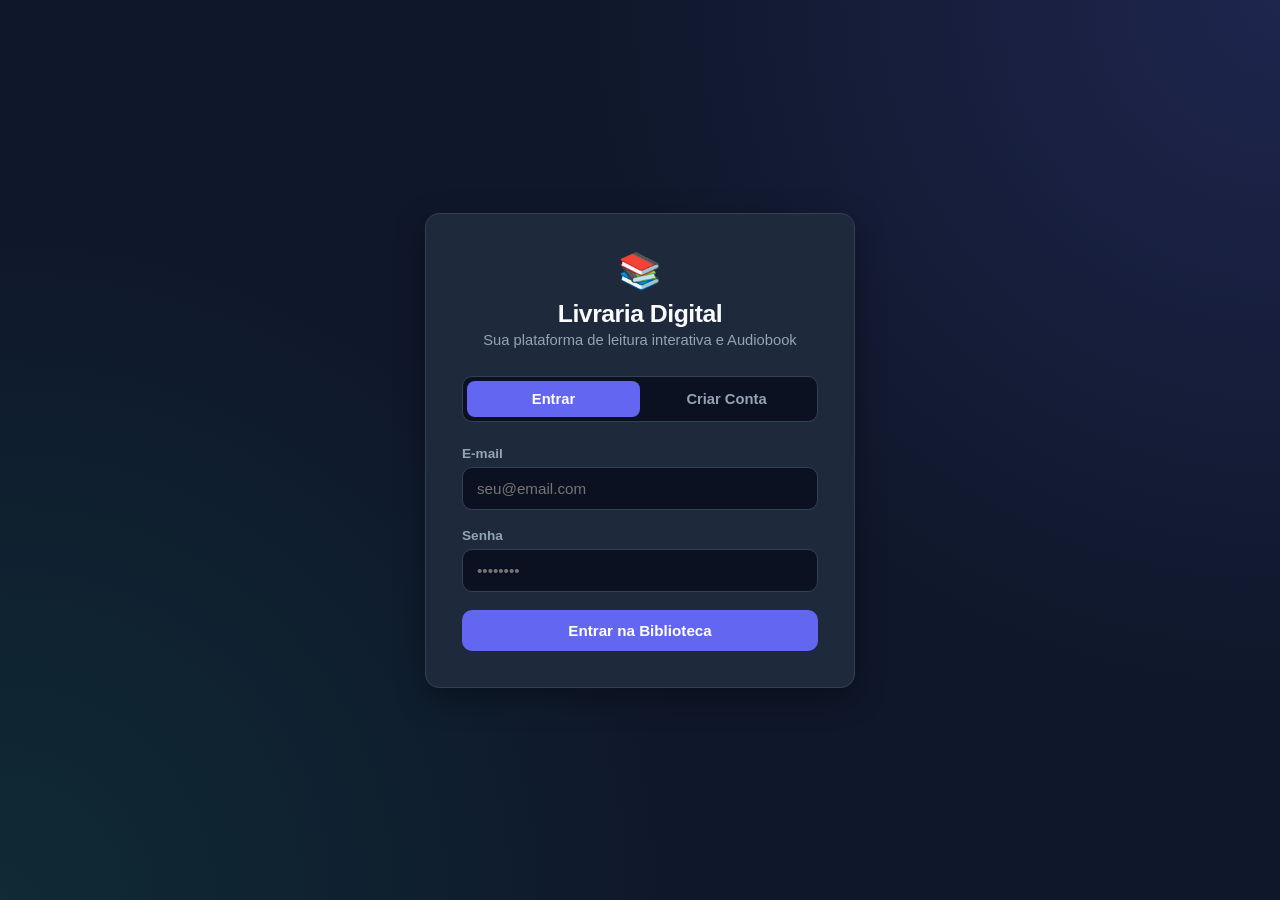
==== frontend/leitor.html @ 3afc0f85 "feat: leitor de livros com player de audiobook integrado" ====
<!DOCTYPE html>
<html lang="pt-BR">
<head>
    <meta charset="UTF-8">
    <meta name="viewport" content="width=device-width, initial-scale=1.0">
    <title>Livraria Digital — Leitor & Audiobook</title>
    <link rel="stylesheet" href="css/style.css">
</head>
<body>
    <nav class="navbar">
        <a href="livros.html" class="nav-brand">
            <span>⬅️</span>
            <span>Voltar para a Estante</span>
        </a>
        <div class="nav-actions">
            <div class="user-badge" id="leitor-progresso-badge">Carregando...</div>
        </div>
    </nav>

    <main class="reader-layout">
        <!-- Cabeçalho do Livro -->
        <div class="reader-top-bar">
            <div>
                <h2 id="titulo-livro">Carregando livro...</h2>
                <p id="subtitulo-pagina" style="color: var(--text-muted); font-size: 0.9rem; margin-top: 4px;">
                    Página -- de --
                </p>
            </div>
            <div style="min-width: 220px;">
                <div class="book-meta">
                    <span id="status-conclusao">Em leitura</span>
                    <strong id="porcentagem-leitura">0%</strong>
                </div>
                <div class="progress-bar-bg">
                    <div class="progress-bar-fill" id="barra-progresso" style="width: 0%"></div>
                </div>
            </div>
        </div>

        <!-- Painel do Audiobook (TTS em Português) -->
        <div class="audiobook-panel">
            <div class="audiobook-info">
                <span style="font-size: 1.8rem;">🎧</span>
                <div>
                    <strong>Modo Audiobook (Leitor de Voz)</strong>
                    <div class="audiobook-status" id="status-audio">Pronto para ler a página em voz alta</div>
                </div>
            </div>
            <div class="audiobook-controls">
                <select id="velocidade-voz" class="speed-select" title="Velocidade da leitura">
                    <option value="0.9">0.9x</option>
                    <option value="1" selected>1.0x (Normal)</option>
                    <option value="1.25">1.25x (Rápido)</option>
                    <option value="1.5">1.5x (Turbo)</option>
                </select>
                <button class="btn btn-accent" id="btn-play" onclick="iniciarAudiobook()">▶️ Ouvir Página</button>
                <button class="btn btn-outline" id="btn-pause" onclick="pausarOuRetomarAudio()">⏸️ Pausar</button>
                <button class="btn btn-danger" onclick="pararAudiobook()">⏹️ Parar</button>
            </div>
        </div>

        <!-- Folha de Leitura do PDF -->
        <article class="page-paper" id="conteudo-pagina">
            Carregando texto da página...
        </article>

        <!-- Paginação Sincronizada com o Banco -->
        <div class="reader-pagination">
            <button class="btn btn-outline" id="btn-anterior" onclick="mudarPagina(-1)">
                ⬅️ Página Anterior
            </button>
            <span id="indicador-pagina" style="font-weight: 600;">Página 1</span>
            <button class="btn btn-primary" id="btn-proxima" onclick="mudarPagina(1)">
                Próxima Página ➡️
            </button>
        </div>
    </main>

    <script src="js/leitor.js"></script>
</body>
</html>
---- frontend/css/style.css ----
:root {
    --bg-main: #0f172a;
    --bg-card: #1e293b;
    --bg-input: #0b1120;
    --border-color: #334155;
    --primary: #6366f1;
    --primary-hover: #4f46e5;
    --accent: #10b981;
    --danger: #ef4444;
    --text-main: #f8fafc;
    --text-muted: #94a3b8;
    --radius: 14px;
    --shadow: 0 10px 30px rgba(0, 0, 0, 0.35);
}

* {
    margin: 0;
    padding: 0;
    box-sizing: border-box;
    font-family: 'Inter', -apple-system, BlinkMacSystemFont, 'Segoe UI', Roboto, sans-serif;
}

body {
    background-color: var(--bg-main);
    color: var(--text-main);
    min-height: 100vh;
}

/* ==================== AUTH SCREEN ==================== */
.auth-wrapper {
    min-height: 100vh;
    display: flex;
    align-items: center;
    justify-content: center;
    padding: 24px;
    background: radial-gradient(circle at top right, rgba(99, 102, 241, 0.18), transparent 45%),
                radial-gradient(circle at bottom left, rgba(16, 185, 129, 0.12), transparent 45%);
}

.auth-card {
    background-color: var(--bg-card);
    border: 1px solid var(--border-color);
    border-radius: var(--radius);
    padding: 36px;
    width: 100%;
    max-width: 430px;
    box-shadow: var(--shadow);
}

.brand-header {
    text-align: center;
    margin-bottom: 28px;
}

.brand-logo {
    font-size: 2.2rem;
    margin-bottom: 8px;
    display: inline-block;
}

.brand-header h1 {
    font-size: 1.55rem;
    font-weight: 700;
    letter-spacing: -0.02em;
}

.brand-header p {
    color: var(--text-muted);
    font-size: 0.92rem;
    margin-top: 4px;
}

.auth-tabs {
    display: flex;
    background-color: var(--bg-input);
    padding: 4px;
    border-radius: 10px;
    margin-bottom: 24px;
    border: 1px solid var(--border-color);
}

.tab-btn {
    flex: 1;
    background: transparent;
    border: none;
    color: var(--text-muted);
    padding: 10px;
    font-size: 0.92rem;
    font-weight: 600;
    border-radius: 8px;
    cursor: pointer;
    transition: all 0.2s ease;
}

.tab-btn.active {
    background-color: var(--primary);
    color: #fff;
}

.form-group {
    margin-bottom: 18px;
}

.form-group label {
    display: block;
    font-size: 0.85rem;
    font-weight: 600;
    color: var(--text-muted);
    margin-bottom: 6px;
}

.form-group input[type="text"],
.form-group input[type="email"],
.form-group input[type="password"],
.form-group input[type="number"],
.form-group input[type="file"] {
    width: 100%;
    padding: 12px 14px;
    background-color: var(--bg-input);
    border: 1px solid var(--border-color);
    border-radius: 10px;
    color: var(--text-main);
    font-size: 0.95rem;
    outline: none;
    transition: border-color 0.2s;
}

.form-group input:focus {
    border-color: var(--primary);
}

.btn {
    display: inline-flex;
    align-items: center;
    justify-content: center;
    gap: 8px;
    padding: 12px 20px;
    border-radius: 10px;
    border: none;
    font-size: 0.95rem;
    font-weight: 600;
    cursor: pointer;
    transition: all 0.2s ease;
    text-decoration: none;
}

.btn-full {
    width: 100%;
}

.btn-primary {
    background-color: var(--primary);
    color: #fff;
}

.btn-primary:hover {
    background-color: var(--primary-hover);
    transform: translateY(-1px);
}

.btn-accent {
    background-color: var(--accent);
    color: #052e16;
}

.btn-accent:hover {
    filter: brightness(1.1);
}

.btn-outline {
    background-color: transparent;
    border: 1px solid var(--border-color);
    color: var(--text-main);
}

.btn-outline:hover {
    border-color: var(--primary);
    background-color: rgba(99, 102, 241, 0.08);
}

.btn-danger {
    background-color: rgba(239, 68, 68, 0.15);
    color: #fca5a5;
    border: 1px solid rgba(239, 68, 68, 0.3);
}

.btn-danger:hover {
    background-color: var(--danger);
    color: #fff;
}

.alert-box {
    padding: 12px 14px;
    border-radius: 10px;
    font-size: 0.88rem;
    margin-bottom: 18px;
    display: none;
}

.alert-error {
    background-color: rgba(239, 68, 68, 0.15);
    border: 1px solid rgba(239, 68, 68, 0.35);
    color: #fca5a5;
}

.alert-success {
    background-color: rgba(16, 185, 129, 0.15);
    border: 1px solid rgba(16, 185, 129, 0.35);
    color: #6ee7b7;
}

/* ==================== NAVBAR & LAYOUT ==================== */
.navbar {
    background-color: rgba(30, 41, 59, 0.85);
    backdrop-filter: blur(12px);
    border-bottom: 1px solid var(--border-color);
    padding: 16px 32px;
    display: flex;
    align-items: center;
    justify-content: space-between;
    position: sticky;
    top: 0;
    z-index: 50;
}

.nav-brand {
    display: flex;
    align-items: center;
    gap: 10px;
    font-size: 1.25rem;
    font-weight: 700;
    color: var(--text-main);
    text-decoration: none;
}

.nav-actions {
    display: flex;
    align-items: center;
    gap: 14px;
}

.user-badge {
    background-color: var(--bg-input);
    border: 1px solid var(--border-color);
    padding: 7px 14px;
    border-radius: 999px;
    font-size: 0.85rem;
    color: var(--text-muted);
}

.user-badge strong {
    color: var(--text-main);
}

.role-tag {
    background-color: rgba(99, 102, 241, 0.2);
    color: #a5b4fc;
    padding: 2px 8px;
    border-radius: 6px;
    font-size: 0.75rem;
    margin-left: 6px;
    text-transform: uppercase;
}

.container {
    max-width: 1200px;
    margin: 0 auto;
    padding: 32px 24px;
}

/* ==================== CATALOG / BOOKS GRID ==================== */
.catalog-header {
    display: flex;
    flex-wrap: wrap;
    align-items: center;
    justify-content: space-between;
    gap: 16px;
    margin-bottom: 28px;
}

.search-bar {
    display: flex;
    gap: 10px;
    flex: 1;
    max-width: 440px;
}

.search-bar input {
    flex: 1;
    padding: 11px 14px;
    background-color: var(--bg-card);
    border: 1px solid var(--border-color);
    border-radius: 10px;
    color: var(--text-main);
    outline: none;
}

.books-grid {
    display: grid;
    grid-template-columns: repeat(auto-fill, minmax(280px, 1fr));
    gap: 22px;
}

.book-card {
    background-color: var(--bg-card);
    border: 1px solid var(--border-color);
    border-radius: var(--radius);
    padding: 22px;
    display: flex;
    flex-direction: column;
    justify-content: space-between;
    transition: transform 0.2s, border-color 0.2s;
    box-shadow: var(--shadow);
}

.book-card:hover {
    transform: translateY(-3px);
    border-color: var(--primary);
}

.book-icon {
    width: 48px;
    height: 48px;
    border-radius: 12px;
    background: linear-gradient(135deg, var(--primary), #818cf8);
    display: flex;
    align-items: center;
    justify-content: center;
    font-size: 1.5rem;
    margin-bottom: 14px;
}

.book-title {
    font-size: 1.15rem;
    font-weight: 700;
    margin-bottom: 4px;
}

.book-author {
    font-size: 0.88rem;
    color: var(--text-muted);
    margin-bottom: 14px;
}

.book-meta {
    font-size: 0.82rem;
    color: var(--text-muted);
    margin-bottom: 14px;
    display: flex;
    justify-content: space-between;
}

.progress-container {
    margin-bottom: 18px;
}

.progress-bar-bg {
    width: 100%;
    height: 8px;
    background-color: var(--bg-input);
    border-radius: 999px;
    overflow: hidden;
    margin-top: 6px;
}

.progress-bar-fill {
    height: 100%;
    background: linear-gradient(90deg, var(--primary), var(--accent));
    border-radius: 999px;
    transition: width 0.3s ease;
}

.book-actions {
    display: flex;
    gap: 8px;
}

/* ==================== MODAL ==================== */
.modal-overlay {
    position: fixed;
    inset: 0;
    background-color: rgba(2, 6, 23, 0.75);
    backdrop-filter: blur(4px);
    display: none;
    align-items: center;
    justify-content: center;
    padding: 20px;
    z-index: 100;
}

.modal-overlay.open {
    display: flex;
}

.modal-box {
    background-color: var(--bg-card);
    border: 1px solid var(--border-color);
    border-radius: var(--radius);
    padding: 28px;
    width: 100%;
    max-width: 460px;
    box-shadow: var(--shadow);
}

.modal-header {
    display: flex;
    justify-content: space-between;
    align-items: center;
    margin-bottom: 20px;
}

/* ==================== READER & AUDIOBOOK ==================== */
.reader-layout {
    max-width: 900px;
    margin: 0 auto;
    padding: 28px 20px;
}

.reader-top-bar {
    background-color: var(--bg-card);
    border: 1px solid var(--border-color);
    border-radius: var(--radius);
    padding: 20px 24px;
    margin-bottom: 20px;
    display: flex;
    flex-wrap: wrap;
    align-items: center;
    justify-content: space-between;
    gap: 16px;
}

.audiobook-panel {
    background: linear-gradient(135deg, rgba(99, 102, 241, 0.16), rgba(16, 185, 129, 0.12));
    border: 1px solid rgba(99, 102, 241, 0.35);
    border-radius: var(--radius);
    padding: 18px 24px;
    margin-bottom: 22px;
    display: flex;
    flex-wrap: wrap;
    align-items: center;
    justify-content: space-between;
    gap: 14px;
}

.audiobook-info {
    display: flex;
    align-items: center;
    gap: 12px;
}

.audiobook-status {
    font-size: 0.85rem;
    color: var(--text-muted);
}

.audiobook-controls {
    display: flex;
    align-items: center;
    gap: 10px;
}

.speed-select {
    background-color: var(--bg-input);
    color: var(--text-main);
    border: 1px solid var(--border-color);
    padding: 9px 12px;
    border-radius: 8px;
    font-size: 0.85rem;
}

.page-paper {
    background-color: var(--bg-card);
    border: 1px solid var(--border-color);
    border-radius: var(--radius);
    padding: 40px;
    min-height: 460px;
    line-height: 1.85;
    font-size: 1.08rem;
    color: #e2e8f0;
    white-space: pre-wrap;
    box-shadow: var(--shadow);
    margin-bottom: 24px;
}

.reader-pagination {
    display: flex;
    align-items: center;
    justify-content: space-between;
    gap: 12px;
    background-color: var(--bg-card);
    border: 1px solid var(--border-color);
    border-radius: var(--radius);
    padding: 16px 24px;
}
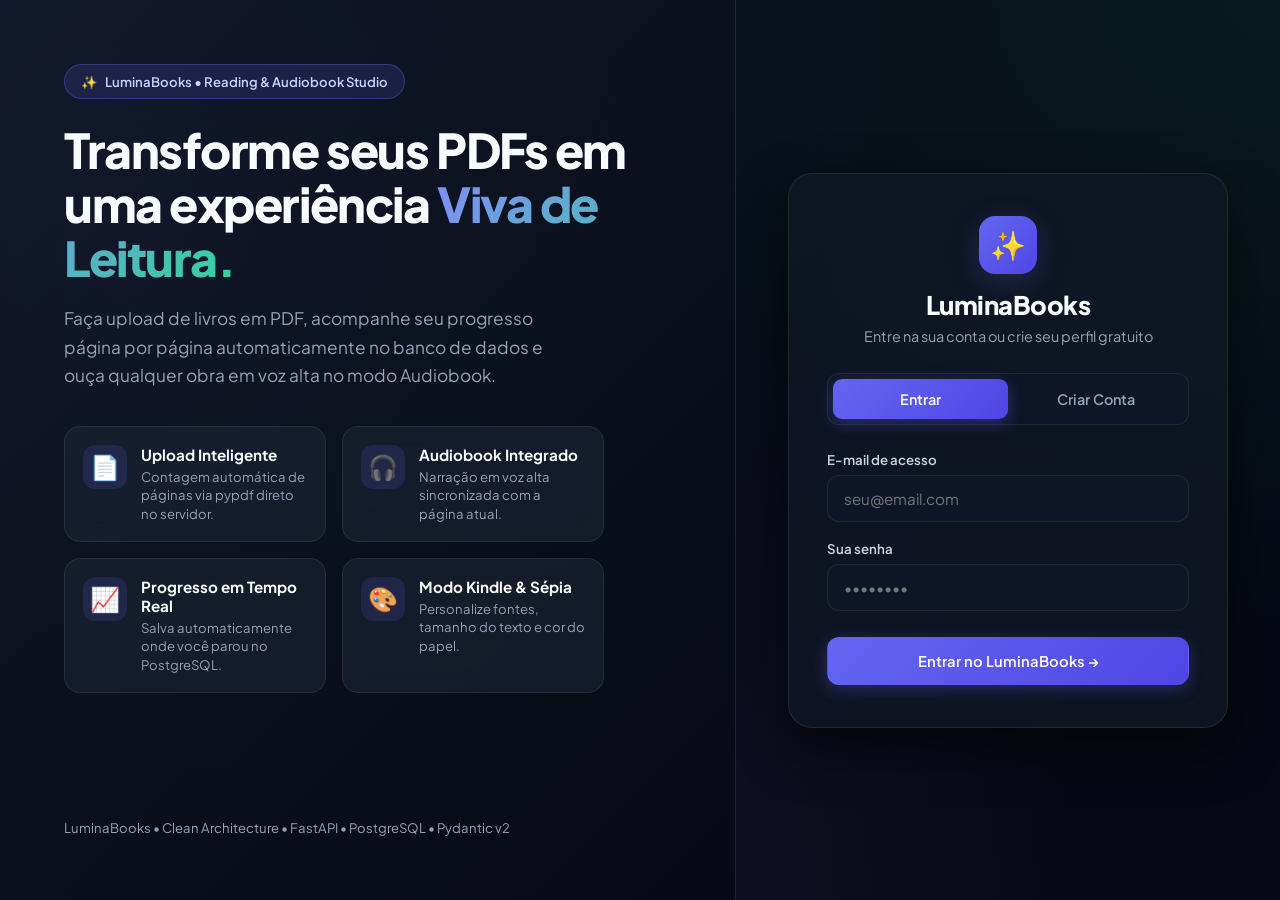
==== commit 364c27d6: "feat: atualizando identidade visual para LuminaBooks e layout premium das paginas" ====
--- a/frontend/leitor.html
+++ b/frontend/leitor.html
@@ -3,17 +3,19 @@
 <head>
     <meta charset="UTF-8">
     <meta name="viewport" content="width=device-width, initial-scale=1.0">
-    <title>Livraria Digital — Leitor & Audiobook</title>
-    <link rel="stylesheet" href="css/style.css">
+    <title>LuminaBooks — Leitor & Audiobook Studio</title>
+    <link rel="stylesheet" href="css/style-layout.css">
+    <link rel="stylesheet" href="css/style-components.css">
+    <link rel="stylesheet" href="css/style-pages.css">
 </head>
 <body>
     <nav class="navbar">
         <a href="livros.html" class="nav-brand">
-            <span>⬅️</span>
-            <span>Voltar para a Estante</span>
+            <div class="nav-brand-icon">⬅️</div>
+            <span>LuminaBooks • Voltar à Estante</span>
         </a>
         <div class="nav-actions">
-            <div class="user-badge" id="leitor-progresso-badge">Carregando...</div>
+            <div class="user-badge" id="leitor-progresso-badge">Sincronizando...</div>
         </div>
     </nav>
 
@@ -21,14 +23,14 @@
         <!-- Cabeçalho do Livro -->
         <div class="reader-top-bar">
             <div>
-                <h2 id="titulo-livro">Carregando livro...</h2>
+                <h2 id="titulo-livro">Carregando obra...</h2>
                 <p id="subtitulo-pagina" style="color: var(--text-muted); font-size: 0.9rem; margin-top: 4px;">
                     Página -- de --
                 </p>
             </div>
-            <div style="min-width: 220px;">
+            <div style="min-width: 240px;">
                 <div class="book-meta">
-                    <span id="status-conclusao">Em leitura</span>
+                    <span id="status-conclusao">📖 Em leitura</span>
                     <strong id="porcentagem-leitura">0%</strong>
                 </div>
                 <div class="progress-bar-bg">
@@ -37,17 +39,26 @@
             </div>
         </div>
 
-        <!-- Painel do Audiobook (TTS em Português) -->
+        <!-- Painel do Audiobook Studio -->
         <div class="audiobook-panel">
             <div class="audiobook-info">
-                <span style="font-size: 1.8rem;">🎧</span>
+                <div class="equalizer" id="audio-equalizer">
+                    <div class="eq-bar"></div>
+                    <div class="eq-bar"></div>
+                    <div class="eq-bar"></div>
+                    <div class="eq-bar"></div>
+                </div>
                 <div>
-                    <strong>Modo Audiobook (Leitor de Voz)</strong>
-                    <div class="audiobook-status" id="status-audio">Pronto para ler a página em voz alta</div>
+                    <strong>🎧 LuminaVox Audiobook Studio</strong>
+                    <div class="audiobook-status" id="status-audio">Pronto para narrar esta página em Português</div>
                 </div>
             </div>
             <div class="audiobook-controls">
-                <select id="velocidade-voz" class="speed-select" title="Velocidade da leitura">
+                <label style="font-size: 0.82rem; color: var(--text-secondary); display: flex; align-items: center; gap: 6px; cursor: pointer;">
+                    <input type="checkbox" id="auto-avancar" checked>
+                    Auto-avançar pág.
+                </label>
+                <select id="velocidade-voz" class="speed-select" title="Velocidade da narração">
                     <option value="0.9">0.9x</option>
                     <option value="1" selected>1.0x (Normal)</option>
                     <option value="1.25">1.25x (Rápido)</option>
@@ -59,8 +70,26 @@
             </div>
         </div>
 
-        <!-- Folha de Leitura do PDF -->
-        <article class="page-paper" id="conteudo-pagina">
+        <!-- Barra de Personalização Visual (Estilo Kindle) -->
+        <div class="reader-toolbar">
+            <div class="toolbar-group">
+                <span class="toolbar-label">Tema:</span>
+                <button class="chip-btn active" id="tema-dark" onclick="mudarTemaPapel('dark')">🌙 Noturno</button>
+                <button class="chip-btn" id="tema-sepia" onclick="mudarTemaPapel('sepia')">📜 Sépia</button>
+                <button class="chip-btn" id="tema-light" onclick="mudarTemaPapel('light')">☀️ Claro</button>
+            </div>
+
+            <div class="toolbar-group">
+                <span class="toolbar-label">Fonte:</span>
+                <button class="chip-btn" id="fonte-sans" onclick="mudarFonte('sans')">Moderna</button>
+                <button class="chip-btn active" id="fonte-serif" onclick="mudarFonte('serif')">Livro (Serif)</button>
+                <button class="chip-btn" onclick="ajustarTamanhoFonte(-0.08)">A-</button>
+                <button class="chip-btn" onclick="ajustarTamanhoFonte(0.08)">A+</button>
+            </div>
+        </div>
+
+        <!-- Folha de Leitura do Livro -->
+        <article class="page-paper font-serif" id="conteudo-pagina">
             Carregando texto da página...
         </article>
 
@@ -69,7 +98,7 @@
             <button class="btn btn-outline" id="btn-anterior" onclick="mudarPagina(-1)">
                 ⬅️ Página Anterior
             </button>
-            <span id="indicador-pagina" style="font-weight: 600;">Página 1</span>
+            <span id="indicador-pagina" style="font-weight: 700;">Página 1</span>
             <button class="btn btn-primary" id="btn-proxima" onclick="mudarPagina(1)">
                 Próxima Página ➡️
             </button>
--- a/frontend/css/style-layout.css
+++ b/frontend/css/style-layout.css
@@ -0,0 +1,117 @@
+@import url('https://fonts.googleapis.com/css2?family=Lora:ital,wght@0,400;0,600;1,400&family=Plus+Jakarta+Sans:wght@400;500;600;700;800&display=swap');
+
+:root {
+    --bg-deep: #060913;
+    --bg-main: #0b0f19;
+    --bg-card: rgba(17, 24, 39, 0.78);
+    --bg-card-solid: #111827;
+    --bg-elevated: #1e293b;
+    --bg-input: rgba(15, 23, 42, 0.85);
+    --border-subtle: rgba(255, 255, 255, 0.08);
+    --border-highlight: rgba(99, 102, 241, 0.45);
+    --primary: #6366f1;
+    --primary-light: #818cf8;
+    --primary-glow: rgba(99, 102, 241, 0.35);
+    --accent: #10b981;
+    --accent-glow: rgba(16, 185, 129, 0.3);
+    --amber: #f59e0b;
+    --danger: #ef4444;
+    --text-main: #f8fafc;
+    --text-secondary: #cbd5e1;
+    --text-muted: #94a3b8;
+    --radius-sm: 10px;
+    --radius-md: 16px;
+    --radius-lg: 24px;
+    --shadow-lg: 0 20px 50px rgba(0, 0, 0, 0.55);
+    --shadow-glow: 0 8px 30px rgba(99, 102, 241, 0.22);
+}
+
+* {
+    margin: 0;
+    padding: 0;
+    box-sizing: border-box;
+    font-family: 'Plus Jakarta Sans', -apple-system, BlinkMacSystemFont, sans-serif;
+}
+
+body {
+    background-color: var(--bg-deep);
+    background-image:
+        radial-gradient(at 0% 0%, rgba(99, 102, 241, 0.14) 0px, transparent 50%),
+        radial-gradient(at 100% 0%, rgba(16, 185, 129, 0.1) 0px, transparent 50%),
+        radial-gradient(at 50% 100%, rgba(139, 92, 246, 0.08) 0px, transparent 50%);
+    background-attachment: fixed;
+    color: var(--text-main);
+    min-height: 100vh;
+    overflow-x: hidden;
+}
+
+/* ==================== NAVBAR & CONTAINERS ==================== */
+.navbar {
+    background-color: rgba(11, 15, 25, 0.82);
+    backdrop-filter: blur(18px);
+    border-bottom: 1px solid var(--border-subtle);
+    padding: 16px 36px;
+    display: flex;
+    align-items: center;
+    justify-content: space-between;
+    position: sticky;
+    top: 0;
+    z-index: 60;
+}
+
+.nav-brand {
+    display: flex;
+    align-items: center;
+    gap: 12px;
+    font-size: 1.2rem;
+    font-weight: 800;
+    color: var(--text-main);
+    text-decoration: none;
+    letter-spacing: -0.02em;
+}
+
+.nav-brand-icon {
+    width: 38px;
+    height: 38px;
+    border-radius: 10px;
+    background: linear-gradient(135deg, var(--primary), #4f46e5);
+    display: flex;
+    align-items: center;
+    justify-content: center;
+    font-size: 1.15rem;
+    box-shadow: var(--shadow-glow);
+}
+
+.nav-actions {
+    display: flex;
+    align-items: center;
+    gap: 12px;
+}
+
+.container {
+    max-width: 1240px;
+    margin: 0 auto;
+    padding: 36px 24px 64px;
+}
+
+.reader-layout {
+    max-width: 960px;
+    margin: 0 auto;
+    padding: 28px 20px 64px;
+}
+
+/* ==================== SPLIT AUTH GRID ==================== */
+.auth-split-layout {
+    min-height: 100vh;
+    display: grid;
+    grid-template-columns: 1.15fr 0.85fr;
+}
+
+@media (max-width: 920px) {
+    .auth-split-layout {
+        grid-template-columns: 1fr;
+    }
+    .auth-showcase {
+        display: none !important;
+    }
+}
--- a/frontend/css/style-components.css
+++ b/frontend/css/style-components.css
@@ -0,0 +1,347 @@
+/* ==================== FORMS, INPUTS & BUTTONS ==================== */
+.form-group {
+    margin-bottom: 18px;
+}
+
+.form-group label {
+    display: block;
+    font-size: 0.83rem;
+    font-weight: 600;
+    color: var(--text-secondary);
+    margin-bottom: 7px;
+}
+
+.form-group input[type="text"],
+.form-group input[type="email"],
+.form-group input[type="password"],
+.form-group input[type="number"],
+.form-group input[type="file"] {
+    width: 100%;
+    padding: 13px 16px;
+    background-color: var(--bg-input);
+    border: 1px solid var(--border-subtle);
+    border-radius: 12px;
+    color: var(--text-main);
+    font-size: 0.95rem;
+    outline: none;
+    transition: all 0.2s ease;
+}
+
+.form-group input:focus {
+    border-color: var(--primary-light);
+    box-shadow: 0 0 0 3px rgba(99, 102, 241, 0.18);
+}
+
+.btn {
+    display: inline-flex;
+    align-items: center;
+    justify-content: center;
+    gap: 8px;
+    padding: 12px 20px;
+    border-radius: 12px;
+    border: 1px solid transparent;
+    font-size: 0.92rem;
+    font-weight: 600;
+    cursor: pointer;
+    transition: all 0.2s ease;
+    text-decoration: none;
+    white-space: nowrap;
+}
+
+.btn:disabled {
+    opacity: 0.45;
+    cursor: not-allowed;
+    transform: none !important;
+}
+
+.btn-full { width: 100%; }
+
+.btn-primary {
+    background: linear-gradient(135deg, var(--primary), #4f46e5);
+    color: #fff;
+    box-shadow: 0 4px 16px rgba(99, 102, 241, 0.3);
+}
+
+.btn-primary:hover:not(:disabled) {
+    transform: translateY(-2px);
+    box-shadow: 0 8px 25px rgba(99, 102, 241, 0.45);
+}
+
+.btn-accent {
+    background: linear-gradient(135deg, #10b981, #059669);
+    color: #fff;
+    box-shadow: 0 4px 16px rgba(16, 185, 129, 0.28);
+}
+
+.btn-accent:hover:not(:disabled) {
+    transform: translateY(-2px);
+    filter: brightness(1.08);
+}
+
+.btn-outline {
+    background-color: rgba(30, 41, 59, 0.55);
+    border: 1px solid var(--border-subtle);
+    color: var(--text-main);
+}
+
+.btn-outline:hover:not(:disabled) {
+    border-color: var(--primary-light);
+    background-color: rgba(99, 102, 241, 0.12);
+}
+
+.btn-danger {
+    background-color: rgba(239, 68, 68, 0.12);
+    color: #fca5a5;
+    border: 1px solid rgba(239, 68, 68, 0.28);
+}
+
+.btn-danger:hover:not(:disabled) {
+    background-color: var(--danger);
+    color: #fff;
+}
+
+/* ==================== BADGES, TABS & ALERTS ==================== */
+.user-badge {
+    background-color: rgba(30, 41, 59, 0.65);
+    border: 1px solid var(--border-subtle);
+    padding: 8px 16px;
+    border-radius: 999px;
+    font-size: 0.85rem;
+    color: var(--text-muted);
+    display: flex;
+    align-items: center;
+    gap: 8px;
+}
+
+.user-badge strong { color: var(--text-main); }
+
+.role-tag {
+    background: linear-gradient(135deg, rgba(99, 102, 241, 0.25), rgba(139, 92, 246, 0.25));
+    border: 1px solid rgba(129, 140, 248, 0.35);
+    color: #c7d2fe;
+    padding: 2px 9px;
+    border-radius: 999px;
+    font-size: 0.72rem;
+    font-weight: 700;
+    text-transform: uppercase;
+    letter-spacing: 0.04em;
+}
+
+.auth-tabs {
+    display: flex;
+    background-color: var(--bg-input);
+    padding: 5px;
+    border-radius: 12px;
+    margin-bottom: 26px;
+    border: 1px solid var(--border-subtle);
+}
+
+.tab-btn {
+    flex: 1;
+    background: transparent;
+    border: none;
+    color: var(--text-muted);
+    padding: 11px;
+    font-size: 0.9rem;
+    font-weight: 600;
+    border-radius: 9px;
+    cursor: pointer;
+    transition: all 0.25s ease;
+}
+
+.tab-btn.active {
+    background: linear-gradient(135deg, var(--primary), #4f46e5);
+    color: #fff;
+    box-shadow: 0 4px 15px rgba(99, 102, 241, 0.35);
+}
+
+.alert-box {
+    padding: 13px 16px;
+    border-radius: 12px;
+    font-size: 0.88rem;
+    font-weight: 500;
+    margin-bottom: 18px;
+    display: none;
+}
+
+.alert-error {
+    background-color: rgba(239, 68, 68, 0.14);
+    border: 1px solid rgba(239, 68, 68, 0.35);
+    color: #fca5a5;
+}
+
+.alert-success {
+    background-color: rgba(16, 185, 129, 0.14);
+    border: 1px solid rgba(16, 185, 129, 0.35);
+    color: #6ee7b7;
+}
+
+/* ==================== 3D BOOK CARDS & PROGRESS ==================== */
+.books-grid {
+    display: grid;
+    grid-template-columns: repeat(auto-fill, minmax(300px, 1fr));
+    gap: 24px;
+}
+
+.book-card {
+    background: var(--bg-card);
+    backdrop-filter: blur(16px);
+    border: 1px solid var(--border-subtle);
+    border-radius: var(--radius-md);
+    overflow: hidden;
+    display: flex;
+    flex-direction: column;
+    justify-content: space-between;
+    transition: all 0.28s cubic-bezier(0.16, 1, 0.3, 1);
+    box-shadow: 0 12px 32px rgba(0, 0, 0, 0.35);
+}
+
+.book-card:hover {
+    transform: translateY(-6px);
+    border-color: var(--border-highlight);
+    box-shadow: 0 20px 45px rgba(0, 0, 0, 0.5), 0 0 25px rgba(99, 102, 241, 0.16);
+}
+
+.book-cover-banner {
+    height: 155px;
+    padding: 20px;
+    position: relative;
+    display: flex;
+    align-items: flex-end;
+    justify-content: space-between;
+    overflow: hidden;
+}
+
+.book-cover-banner::before {
+    content: "";
+    position: absolute;
+    left: 14px;
+    top: 0;
+    bottom: 0;
+    width: 4px;
+    background: rgba(255, 255, 255, 0.22);
+    box-shadow: 2px 0 6px rgba(0, 0, 0, 0.3);
+}
+
+.cover-theme-0 { background: linear-gradient(135deg, #4338ca 0%, #1e1b4b 100%); }
+.cover-theme-1 { background: linear-gradient(135deg, #047857 0%, #064e3b 100%); }
+.cover-theme-2 { background: linear-gradient(135deg, #b45309 0%, #451a03 100%); }
+.cover-theme-3 { background: linear-gradient(135deg, #be185d 0%, #500724 100%); }
+.cover-theme-4 { background: linear-gradient(135deg, #0369a1 0%, #082f49 100%); }
+
+.book-cover-badge {
+    position: absolute;
+    top: 14px;
+    right: 14px;
+    background: rgba(6, 9, 19, 0.65);
+    backdrop-filter: blur(8px);
+    border: 1px solid rgba(255, 255, 255, 0.15);
+    color: #f8fafc;
+    padding: 4px 11px;
+    border-radius: 999px;
+    font-size: 0.75rem;
+    font-weight: 700;
+}
+
+.book-cover-title-preview {
+    padding-left: 12px;
+    font-family: 'Lora', serif;
+    font-size: 1.2rem;
+    font-weight: 600;
+    color: #fff;
+    text-shadow: 0 2px 10px rgba(0, 0, 0, 0.45);
+    display: -webkit-box;
+    -webkit-line-clamp: 2;
+    -webkit-box-orient: vertical;
+    overflow: hidden;
+}
+
+.book-card-body {
+    padding: 20px 22px 22px;
+    display: flex;
+    flex-direction: column;
+    flex: 1;
+    justify-content: space-between;
+}
+
+.book-title {
+    font-size: 1.12rem;
+    font-weight: 700;
+    margin-bottom: 4px;
+    color: var(--text-main);
+}
+
+.book-author {
+    font-size: 0.86rem;
+    color: var(--text-muted);
+    margin-bottom: 18px;
+}
+
+.progress-container {
+    margin-bottom: 18px;
+    background: rgba(15, 23, 42, 0.6);
+    padding: 12px 14px;
+    border-radius: 12px;
+    border: 1px solid var(--border-subtle);
+}
+
+.book-meta {
+    font-size: 0.8rem;
+    color: var(--text-secondary);
+    display: flex;
+    justify-content: space-between;
+    align-items: center;
+}
+
+.progress-bar-bg {
+    width: 100%;
+    height: 7px;
+    background-color: rgba(255, 255, 255, 0.08);
+    border-radius: 999px;
+    overflow: hidden;
+    margin-top: 8px;
+}
+
+.progress-bar-fill {
+    height: 100%;
+    background: linear-gradient(90deg, var(--primary-light), var(--accent));
+    border-radius: 999px;
+    transition: width 0.4s ease;
+}
+
+.book-actions {
+    display: flex;
+    gap: 8px;
+}
+
+/* ==================== MODAL ==================== */
+.modal-overlay {
+    position: fixed;
+    inset: 0;
+    background-color: rgba(2, 6, 23, 0.78);
+    backdrop-filter: blur(8px);
+    display: none;
+    align-items: center;
+    justify-content: center;
+    padding: 20px;
+    z-index: 100;
+}
+
+.modal-overlay.open { display: flex; }
+
+.modal-box {
+    background-color: var(--bg-card-solid);
+    border: 1px solid var(--border-highlight);
+    border-radius: var(--radius-lg);
+    padding: 32px;
+    width: 100%;
+    max-width: 480px;
+    box-shadow: var(--shadow-lg);
+}
+
+.modal-header {
+    display: flex;
+    justify-content: space-between;
+    align-items: center;
+    margin-bottom: 22px;
+}
--- a/frontend/css/style-pages.css
+++ b/frontend/css/style-pages.css
@@ -0,0 +1,431 @@
+/* ==================== PAGE 1: AUTH SHOWCASE & CARD ==================== */
+.auth-showcase {
+    position: relative;
+    padding: 64px;
+    display: flex;
+    flex-direction: column;
+    justify-content: space-between;
+    background: linear-gradient(135deg, rgba(17, 24, 39, 0.9), rgba(6, 9, 19, 0.95)),
+                radial-gradient(circle at 20% 30%, rgba(99, 102, 241, 0.35), transparent 60%);
+    border-right: 1px solid var(--border-subtle);
+    overflow: hidden;
+}
+
+.showcase-badge {
+    display: inline-flex;
+    align-items: center;
+    gap: 8px;
+    background: rgba(99, 102, 241, 0.15);
+    border: 1px solid rgba(99, 102, 241, 0.35);
+    color: #c7d2fe;
+    padding: 8px 16px;
+    border-radius: 999px;
+    font-size: 0.82rem;
+    font-weight: 600;
+    width: fit-content;
+    margin-bottom: 24px;
+}
+
+.showcase-hero h1 {
+    font-size: 3rem;
+    font-weight: 800;
+    line-height: 1.12;
+    letter-spacing: -0.03em;
+    margin-bottom: 20px;
+}
+
+.gradient-text {
+    background: linear-gradient(135deg, #818cf8 0%, #34d399 100%);
+    -webkit-background-clip: text;
+    -webkit-text-fill-color: transparent;
+}
+
+.showcase-hero p {
+    color: var(--text-muted);
+    font-size: 1.08rem;
+    line-height: 1.65;
+    max-width: 520px;
+    margin-bottom: 36px;
+}
+
+.feature-pills {
+    display: grid;
+    grid-template-columns: 1fr 1fr;
+    gap: 16px;
+    max-width: 540px;
+}
+
+.feature-pill {
+    background: rgba(30, 41, 59, 0.5);
+    backdrop-filter: blur(12px);
+    border: 1px solid var(--border-subtle);
+    border-radius: var(--radius-md);
+    padding: 18px;
+    display: flex;
+    align-items: flex-start;
+    gap: 14px;
+    transition: transform 0.2s, border-color 0.2s;
+}
+
+.feature-pill:hover {
+    transform: translateY(-2px);
+    border-color: var(--border-highlight);
+}
+
+.feature-pill-icon {
+    font-size: 1.5rem;
+    background: rgba(99, 102, 241, 0.15);
+    width: 44px;
+    height: 44px;
+    border-radius: 12px;
+    display: flex;
+    align-items: center;
+    justify-content: center;
+    flex-shrink: 0;
+}
+
+.feature-pill h4 {
+    font-size: 0.95rem;
+    font-weight: 700;
+    margin-bottom: 4px;
+}
+
+.feature-pill p {
+    font-size: 0.82rem;
+    color: var(--text-muted);
+    line-height: 1.4;
+    margin: 0;
+}
+
+.auth-wrapper {
+    display: flex;
+    align-items: center;
+    justify-content: center;
+    padding: 32px;
+}
+
+.auth-card {
+    background: var(--bg-card);
+    backdrop-filter: blur(20px);
+    border: 1px solid var(--border-subtle);
+    border-radius: var(--radius-lg);
+    padding: 42px 38px;
+    width: 100%;
+    max-width: 440px;
+    box-shadow: var(--shadow-lg);
+}
+
+.brand-header {
+    text-align: center;
+    margin-bottom: 28px;
+}
+
+.brand-logo-box {
+    width: 58px;
+    height: 58px;
+    margin: 0 auto 14px;
+    border-radius: 16px;
+    background: linear-gradient(135deg, var(--primary), #4f46e5);
+    box-shadow: var(--shadow-glow);
+    display: flex;
+    align-items: center;
+    justify-content: center;
+    font-size: 1.8rem;
+}
+
+.brand-header h2 {
+    font-size: 1.6rem;
+    font-weight: 800;
+    letter-spacing: -0.02em;
+}
+
+.brand-header p {
+    color: var(--text-muted);
+    font-size: 0.9rem;
+    margin-top: 6px;
+}
+
+/* ==================== PAGE 2: CATALOG STATS & FILTERS ==================== */
+.stats-grid {
+    display: grid;
+    grid-template-columns: repeat(auto-fit, minmax(220px, 1fr));
+    gap: 18px;
+    margin-bottom: 36px;
+}
+
+.stat-card {
+    background: var(--bg-card);
+    backdrop-filter: blur(16px);
+    border: 1px solid var(--border-subtle);
+    border-radius: var(--radius-md);
+    padding: 20px 22px;
+    display: flex;
+    align-items: center;
+    gap: 16px;
+    box-shadow: 0 8px 25px rgba(0, 0, 0, 0.25);
+}
+
+.stat-icon {
+    width: 48px;
+    height: 48px;
+    border-radius: 14px;
+    display: flex;
+    align-items: center;
+    justify-content: center;
+    font-size: 1.4rem;
+    flex-shrink: 0;
+}
+
+.stat-icon.purple { background: rgba(99, 102, 241, 0.16); color: #818cf8; }
+.stat-icon.green  { background: rgba(16, 185, 129, 0.16); color: #34d399; }
+.stat-icon.amber  { background: rgba(245, 158, 11, 0.16); color: #fbbf24; }
+.stat-icon.pink   { background: rgba(236, 72, 153, 0.16); color: #f472b6; }
+
+.stat-info span {
+    display: block;
+    font-size: 0.8rem;
+    color: var(--text-muted);
+    font-weight: 500;
+}
+
+.stat-info strong {
+    font-size: 1.5rem;
+    font-weight: 800;
+    color: var(--text-main);
+}
+
+.catalog-header {
+    display: flex;
+    flex-wrap: wrap;
+    align-items: center;
+    justify-content: space-between;
+    gap: 18px;
+    margin-bottom: 28px;
+}
+
+.filter-pills {
+    display: flex;
+    gap: 8px;
+    background: var(--bg-input);
+    padding: 5px;
+    border-radius: 12px;
+    border: 1px solid var(--border-subtle);
+}
+
+.filter-pill {
+    background: transparent;
+    border: none;
+    color: var(--text-muted);
+    padding: 8px 16px;
+    border-radius: 9px;
+    font-size: 0.85rem;
+    font-weight: 600;
+    cursor: pointer;
+    transition: all 0.2s;
+}
+
+.filter-pill.active {
+    background: var(--bg-elevated);
+    color: var(--text-main);
+    box-shadow: 0 2px 8px rgba(0, 0, 0, 0.25);
+}
+
+.search-bar {
+    display: flex;
+    gap: 10px;
+    flex: 1;
+    max-width: 440px;
+}
+
+.search-bar input {
+    flex: 1;
+    padding: 11px 16px;
+    background-color: var(--bg-card);
+    border: 1px solid var(--border-subtle);
+    border-radius: 12px;
+    color: var(--text-main);
+    font-size: 0.92rem;
+    outline: none;
+    transition: border-color 0.2s;
+}
+
+.search-bar input:focus {
+    border-color: var(--primary-light);
+}
+
+/* ==================== PAGE 3: READER & AUDIOBOOK STUDIO ==================== */
+.reader-top-bar {
+    background: var(--bg-card);
+    backdrop-filter: blur(16px);
+    border: 1px solid var(--border-subtle);
+    border-radius: var(--radius-md);
+    padding: 20px 26px;
+    margin-bottom: 18px;
+    display: flex;
+    flex-wrap: wrap;
+    align-items: center;
+    justify-content: space-between;
+    gap: 20px;
+}
+
+.audiobook-panel {
+    background: linear-gradient(135deg, rgba(99, 102, 241, 0.18), rgba(16, 185, 129, 0.12));
+    border: 1px solid rgba(99, 102, 241, 0.4);
+    border-radius: var(--radius-md);
+    padding: 18px 24px;
+    margin-bottom: 18px;
+    display: flex;
+    flex-wrap: wrap;
+    align-items: center;
+    justify-content: space-between;
+    gap: 16px;
+    box-shadow: var(--shadow-glow);
+}
+
+.audiobook-info {
+    display: flex;
+    align-items: center;
+    gap: 14px;
+}
+
+.equalizer {
+    display: flex;
+    align-items: flex-end;
+    gap: 3px;
+    height: 22px;
+    padding: 0 4px;
+}
+
+.eq-bar {
+    width: 4px;
+    height: 6px;
+    background: var(--accent);
+    border-radius: 2px;
+    transition: height 0.2s;
+}
+
+.equalizer.playing .eq-bar:nth-child(1) { animation: pulseBar 0.7s infinite ease-in-out 0.1s; }
+.equalizer.playing .eq-bar:nth-child(2) { animation: pulseBar 0.7s infinite ease-in-out 0.3s; }
+.equalizer.playing .eq-bar:nth-child(3) { animation: pulseBar 0.7s infinite ease-in-out 0.2s; }
+.equalizer.playing .eq-bar:nth-child(4) { animation: pulseBar 0.7s infinite ease-in-out 0.4s; }
+
+@keyframes pulseBar {
+    0%, 100% { height: 5px; }
+    50% { height: 22px; }
+}
+
+.audiobook-status {
+    font-size: 0.84rem;
+    color: var(--text-secondary);
+    margin-top: 2px;
+}
+
+.audiobook-controls {
+    display: flex;
+    flex-wrap: wrap;
+    align-items: center;
+    gap: 10px;
+}
+
+.speed-select {
+    background-color: var(--bg-input);
+    color: var(--text-main);
+    border: 1px solid var(--border-subtle);
+    padding: 10px 12px;
+    border-radius: 10px;
+    font-size: 0.85rem;
+    font-weight: 600;
+    outline: none;
+}
+
+.reader-toolbar {
+    display: flex;
+    flex-wrap: wrap;
+    align-items: center;
+    justify-content: space-between;
+    gap: 12px;
+    background: var(--bg-card);
+    border: 1px solid var(--border-subtle);
+    border-radius: var(--radius-md);
+    padding: 12px 20px;
+    margin-bottom: 20px;
+}
+
+.toolbar-group {
+    display: flex;
+    align-items: center;
+    gap: 8px;
+}
+
+.toolbar-label {
+    font-size: 0.8rem;
+    color: var(--text-muted);
+    font-weight: 600;
+    margin-right: 4px;
+}
+
+.chip-btn {
+    background: var(--bg-input);
+    border: 1px solid var(--border-subtle);
+    color: var(--text-secondary);
+    padding: 6px 12px;
+    border-radius: 8px;
+    font-size: 0.82rem;
+    font-weight: 600;
+    cursor: pointer;
+    transition: all 0.2s;
+}
+
+.chip-btn.active, .chip-btn:hover {
+    border-color: var(--primary-light);
+    color: #fff;
+    background: rgba(99, 102, 241, 0.2);
+}
+
+.page-paper {
+    background-color: #111827;
+    border: 1px solid var(--border-subtle);
+    border-radius: var(--radius-lg);
+    padding: 52px 60px;
+    min-height: 540px;
+    line-height: 1.95;
+    font-size: 1.12rem;
+    color: #e2e8f0;
+    white-space: pre-wrap;
+    box-shadow: var(--shadow-lg);
+    margin-bottom: 24px;
+    transition: background-color 0.3s, color 0.3s, font-size 0.2s;
+}
+
+.page-paper.font-serif {
+    font-family: 'Lora', Georgia, serif;
+}
+
+.page-paper.theme-sepia {
+    background-color: #f4ecd8;
+    color: #2c221e;
+    border-color: #decfa6;
+}
+
+.page-paper.theme-light {
+    background-color: #ffffff;
+    color: #0f172a;
+    border-color: #e2e8f0;
+}
+
+@media (max-width: 680px) {
+    .page-paper {
+        padding: 28px 22px;
+    }
+}
+
+.reader-pagination {
+    display: flex;
+    align-items: center;
+    justify-content: space-between;
+    gap: 12px;
+    background: var(--bg-card);
+    border: 1px solid var(--border-subtle);
+    border-radius: var(--radius-md);
+    padding: 16px 24px;
+}
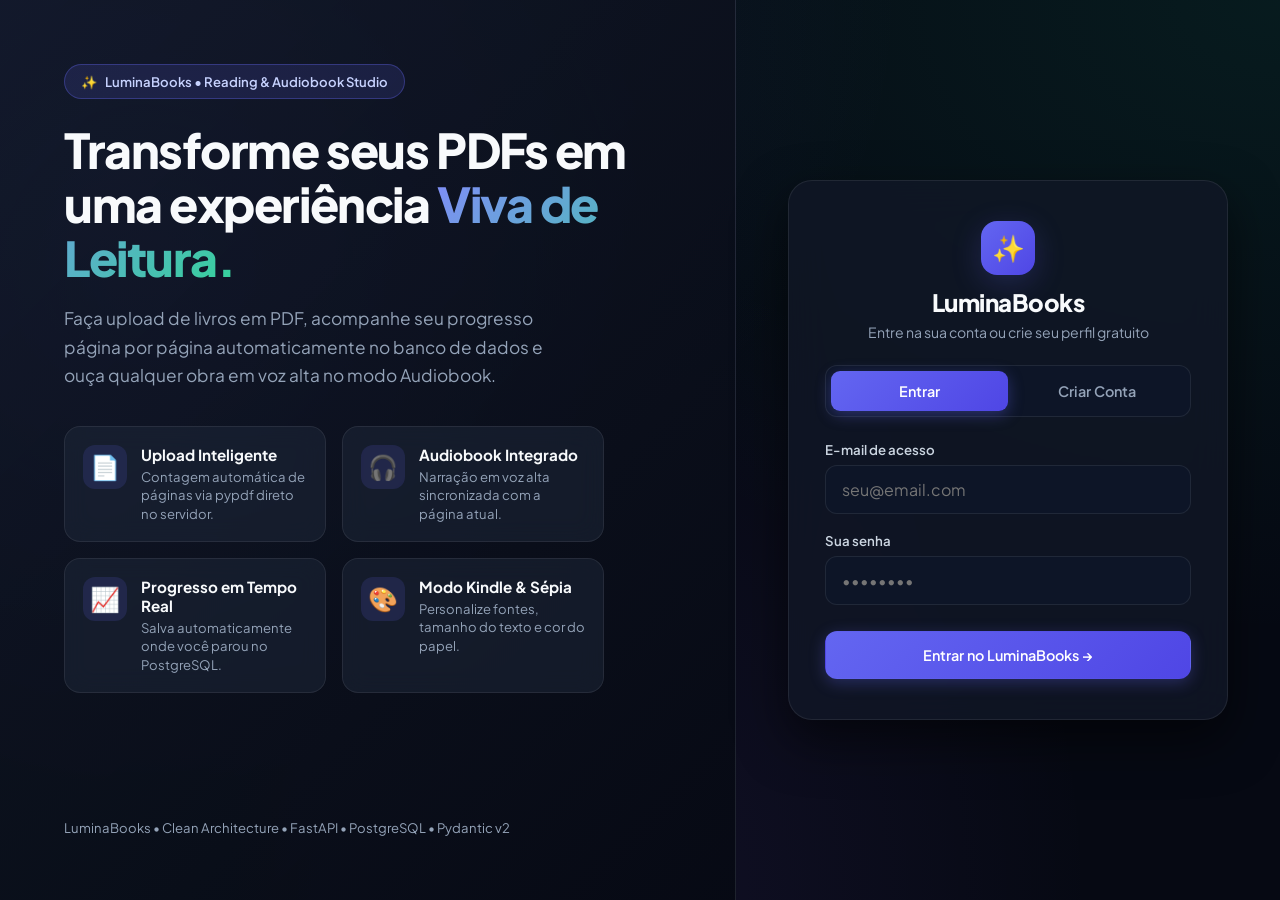
==== commit 9a37f333: "feat: adicionando modo manga e visualizacao de paginas ilustradas no leitor" ====
--- a/frontend/leitor.html
+++ b/frontend/leitor.html
@@ -3,7 +3,7 @@
 <head>
     <meta charset="UTF-8">
     <meta name="viewport" content="width=device-width, initial-scale=1.0">
-    <title>LuminaBooks — Leitor & Audiobook Studio</title>
+    <title>LuminaBooks — Leitor, Mangá & Audiobook Studio</title>
     <link rel="stylesheet" href="css/style-layout.css">
     <link rel="stylesheet" href="css/style-components.css">
     <link rel="stylesheet" href="css/style-pages.css">
@@ -70,28 +70,33 @@
             </div>
         </div>
 
-        <!-- Barra de Personalização Visual (Estilo Kindle) -->
+        <!-- Barra de Modo de Exibição (Texto Kindle vs Mangá / Imagem) e Aparência -->
         <div class="reader-toolbar">
             <div class="toolbar-group">
-                <span class="toolbar-label">Tema:</span>
-                <button class="chip-btn active" id="tema-dark" onclick="mudarTemaPapel('dark')">🌙 Noturno</button>
-                <button class="chip-btn" id="tema-sepia" onclick="mudarTemaPapel('sepia')">📜 Sépia</button>
-                <button class="chip-btn" id="tema-light" onclick="mudarTemaPapel('light')">☀️ Claro</button>
+                <span class="toolbar-label">Modo:</span>
+                <button class="chip-btn active" id="modo-texto" onclick="alternarModoVisualizacao('texto')">📝 Texto (Kindle)</button>
+                <button class="chip-btn" id="modo-imagem" onclick="alternarModoVisualizacao('imagem')">🎌 Mangá / Imagem</button>
             </div>
 
-            <div class="toolbar-group">
-                <span class="toolbar-label">Fonte:</span>
-                <button class="chip-btn" id="fonte-sans" onclick="mudarFonte('sans')">Moderna</button>
-                <button class="chip-btn active" id="fonte-serif" onclick="mudarFonte('serif')">Livro (Serif)</button>
+            <div class="toolbar-group" id="controles-texto-kindle">
+                <span class="toolbar-label">Tema:</span>
+                <button class="chip-btn active" id="tema-dark" onclick="mudarTemaPapel('dark')">🌙</button>
+                <button class="chip-btn" id="tema-sepia" onclick="mudarTemaPapel('sepia')">📜</button>
+                <button class="chip-btn" id="tema-light" onclick="mudarTemaPapel('light')">☀️</button>
                 <button class="chip-btn" onclick="ajustarTamanhoFonte(-0.08)">A-</button>
                 <button class="chip-btn" onclick="ajustarTamanhoFonte(0.08)">A+</button>
             </div>
         </div>
 
-        <!-- Folha de Leitura do Livro -->
+        <!-- Folha de Leitura de Texto (Modo Kindle) -->
         <article class="page-paper font-serif" id="conteudo-pagina">
-            Carregando texto da página...
+            Carregando página...
         </article>
+
+        <!-- Visualizador Gráfico de Página (Modo Mangá / PDF com Imagem) -->
+        <section class="manga-viewer" id="container-manga">
+            <img id="imagem-pagina-pdf" src="" alt="Página do Livro / Mangá" />
+        </section>
 
         <!-- Paginação Sincronizada com o Banco -->
         <div class="reader-pagination">
--- a/frontend/css/style-layout.css
+++ b/frontend/css/style-layout.css
@@ -33,7 +33,7 @@
     font-family: 'Plus Jakarta Sans', -apple-system, BlinkMacSystemFont, sans-serif;
 }
 
-body {
+html, body {
     background-color: var(--bg-deep);
     background-image:
         radial-gradient(at 0% 0%, rgba(99, 102, 241, 0.14) 0px, transparent 50%),
@@ -42,18 +42,21 @@
     background-attachment: fixed;
     color: var(--text-main);
     min-height: 100vh;
+    width: 100%;
     overflow-x: hidden;
+    -webkit-text-size-adjust: 100%;
 }
 
 /* ==================== NAVBAR & CONTAINERS ==================== */
 .navbar {
-    background-color: rgba(11, 15, 25, 0.82);
+    background-color: rgba(11, 15, 25, 0.88);
     backdrop-filter: blur(18px);
     border-bottom: 1px solid var(--border-subtle);
-    padding: 16px 36px;
+    padding: 14px 32px;
     display: flex;
     align-items: center;
     justify-content: space-between;
+    gap: 12px;
     position: sticky;
     top: 0;
     z-index: 60;
@@ -62,8 +65,8 @@
 .nav-brand {
     display: flex;
     align-items: center;
-    gap: 12px;
-    font-size: 1.2rem;
+    gap: 10px;
+    font-size: 1.15rem;
     font-weight: 800;
     color: var(--text-main);
     text-decoration: none;
@@ -71,33 +74,35 @@
 }
 
 .nav-brand-icon {
-    width: 38px;
-    height: 38px;
+    width: 36px;
+    height: 36px;
     border-radius: 10px;
     background: linear-gradient(135deg, var(--primary), #4f46e5);
     display: flex;
     align-items: center;
     justify-content: center;
-    font-size: 1.15rem;
+    font-size: 1.1rem;
     box-shadow: var(--shadow-glow);
+    flex-shrink: 0;
 }
 
 .nav-actions {
     display: flex;
     align-items: center;
-    gap: 12px;
+    flex-wrap: wrap;
+    gap: 10px;
 }
 
 .container {
     max-width: 1240px;
     margin: 0 auto;
-    padding: 36px 24px 64px;
+    padding: 32px 24px 64px;
 }
 
 .reader-layout {
     max-width: 960px;
     margin: 0 auto;
-    padding: 28px 20px 64px;
+    padding: 24px 20px 64px;
 }
 
 /* ==================== SPLIT AUTH GRID ==================== */
@@ -107,11 +112,38 @@
     grid-template-columns: 1.15fr 0.85fr;
 }
 
+/* ==================== RESPONSIVO MOBILE (LAYOUT) ==================== */
 @media (max-width: 920px) {
     .auth-split-layout {
         grid-template-columns: 1fr;
-    }
-    .auth-showcase {
-        display: none !important;
+        min-height: auto;
     }
 }
+
+@media (max-width: 768px) {
+    .navbar {
+        padding: 12px 16px;
+        flex-direction: column;
+        align-items: stretch;
+        gap: 10px;
+    }
+
+    .nav-brand {
+        justify-content: center;
+        font-size: 1.1rem;
+    }
+
+    .nav-actions {
+        width: 100%;
+        justify-content: center;
+        gap: 8px;
+    }
+
+    .container {
+        padding: 20px 14px 48px;
+    }
+
+    .reader-layout {
+        padding: 16px 12px 48px;
+    }
+}
--- a/frontend/css/style-components.css
+++ b/frontend/css/style-components.css
@@ -22,7 +22,7 @@
     border: 1px solid var(--border-subtle);
     border-radius: 12px;
     color: var(--text-main);
-    font-size: 0.95rem;
+    font-size: 16px; /* Evita zoom automático no iOS Safari */
     outline: none;
     transition: all 0.2s ease;
 }
@@ -37,10 +37,10 @@
     align-items: center;
     justify-content: center;
     gap: 8px;
-    padding: 12px 20px;
+    padding: 12px 18px;
     border-radius: 12px;
     border: 1px solid transparent;
-    font-size: 0.92rem;
+    font-size: 0.9rem;
     font-weight: 600;
     cursor: pointer;
     transition: all 0.2s ease;
@@ -104,9 +104,9 @@
 .user-badge {
     background-color: rgba(30, 41, 59, 0.65);
     border: 1px solid var(--border-subtle);
-    padding: 8px 16px;
-    border-radius: 999px;
-    font-size: 0.85rem;
+    padding: 8px 14px;
+    border-radius: 999px;
+    font-size: 0.84rem;
     color: var(--text-muted);
     display: flex;
     align-items: center;
@@ -121,7 +121,7 @@
     color: #c7d2fe;
     padding: 2px 9px;
     border-radius: 999px;
-    font-size: 0.72rem;
+    font-size: 0.7rem;
     font-weight: 700;
     text-transform: uppercase;
     letter-spacing: 0.04em;
@@ -132,7 +132,7 @@
     background-color: var(--bg-input);
     padding: 5px;
     border-radius: 12px;
-    margin-bottom: 26px;
+    margin-bottom: 24px;
     border: 1px solid var(--border-subtle);
 }
 
@@ -179,8 +179,8 @@
 /* ==================== 3D BOOK CARDS & PROGRESS ==================== */
 .books-grid {
     display: grid;
-    grid-template-columns: repeat(auto-fill, minmax(300px, 1fr));
-    gap: 24px;
+    grid-template-columns: repeat(auto-fill, minmax(280px, 1fr));
+    gap: 22px;
 }
 
 .book-card {
@@ -197,14 +197,14 @@
 }
 
 .book-card:hover {
-    transform: translateY(-6px);
+    transform: translateY(-4px);
     border-color: var(--border-highlight);
     box-shadow: 0 20px 45px rgba(0, 0, 0, 0.5), 0 0 25px rgba(99, 102, 241, 0.16);
 }
 
 .book-cover-banner {
-    height: 155px;
-    padding: 20px;
+    height: 145px;
+    padding: 18px;
     position: relative;
     display: flex;
     align-items: flex-end;
@@ -239,14 +239,14 @@
     color: #f8fafc;
     padding: 4px 11px;
     border-radius: 999px;
-    font-size: 0.75rem;
+    font-size: 0.74rem;
     font-weight: 700;
 }
 
 .book-cover-title-preview {
     padding-left: 12px;
     font-family: 'Lora', serif;
-    font-size: 1.2rem;
+    font-size: 1.15rem;
     font-weight: 600;
     color: #fff;
     text-shadow: 0 2px 10px rgba(0, 0, 0, 0.45);
@@ -257,7 +257,7 @@
 }
 
 .book-card-body {
-    padding: 20px 22px 22px;
+    padding: 18px 20px 20px;
     display: flex;
     flex-direction: column;
     flex: 1;
@@ -265,20 +265,20 @@
 }
 
 .book-title {
-    font-size: 1.12rem;
+    font-size: 1.08rem;
     font-weight: 700;
     margin-bottom: 4px;
     color: var(--text-main);
 }
 
 .book-author {
-    font-size: 0.86rem;
+    font-size: 0.85rem;
     color: var(--text-muted);
-    margin-bottom: 18px;
+    margin-bottom: 16px;
 }
 
 .progress-container {
-    margin-bottom: 18px;
+    margin-bottom: 16px;
     background: rgba(15, 23, 42, 0.6);
     padding: 12px 14px;
     border-radius: 12px;
@@ -291,6 +291,7 @@
     display: flex;
     justify-content: space-between;
     align-items: center;
+    gap: 8px;
 }
 
 .progress-bar-bg {
@@ -318,12 +319,12 @@
 .modal-overlay {
     position: fixed;
     inset: 0;
-    background-color: rgba(2, 6, 23, 0.78);
+    background-color: rgba(2, 6, 23, 0.82);
     backdrop-filter: blur(8px);
     display: none;
     align-items: center;
     justify-content: center;
-    padding: 20px;
+    padding: 16px;
     z-index: 100;
 }
 
@@ -333,15 +334,42 @@
     background-color: var(--bg-card-solid);
     border: 1px solid var(--border-highlight);
     border-radius: var(--radius-lg);
-    padding: 32px;
+    padding: 28px 24px;
     width: 100%;
     max-width: 480px;
+    max-height: 90vh;
+    overflow-y: auto;
     box-shadow: var(--shadow-lg);
 }
 
 .modal-header {
     display: flex;
     justify-content: space-between;
-    align-items: center;
-    margin-bottom: 22px;
-}
+    align-items: flex-start;
+    gap: 12px;
+    margin-bottom: 20px;
+}
+
+/* ==================== RESPONSIVO MOBILE (COMPONENTS) ==================== */
+@media (max-width: 768px) {
+    .btn {
+        padding: 10px 14px;
+        font-size: 0.84rem;
+    }
+
+    .user-badge {
+        padding: 6px 12px;
+        font-size: 0.8rem;
+        justify-content: center;
+    }
+
+    .books-grid {
+        grid-template-columns: 1fr;
+        gap: 16px;
+    }
+
+    .modal-box {
+        padding: 22px 18px;
+        border-radius: 18px;
+    }
+}
--- a/frontend/css/style-pages.css
+++ b/frontend/css/style-pages.css
@@ -102,6 +102,7 @@
     align-items: center;
     justify-content: center;
     padding: 32px;
+    min-height: 100vh;
 }
 
 .auth-card {
@@ -109,7 +110,7 @@
     backdrop-filter: blur(20px);
     border: 1px solid var(--border-subtle);
     border-radius: var(--radius-lg);
-    padding: 42px 38px;
+    padding: 40px 36px;
     width: 100%;
     max-width: 440px;
     box-shadow: var(--shadow-lg);
@@ -117,40 +118,40 @@
 
 .brand-header {
     text-align: center;
-    margin-bottom: 28px;
+    margin-bottom: 24px;
 }
 
 .brand-logo-box {
-    width: 58px;
-    height: 58px;
-    margin: 0 auto 14px;
+    width: 54px;
+    height: 54px;
+    margin: 0 auto 12px;
     border-radius: 16px;
     background: linear-gradient(135deg, var(--primary), #4f46e5);
     box-shadow: var(--shadow-glow);
     display: flex;
     align-items: center;
     justify-content: center;
-    font-size: 1.8rem;
+    font-size: 1.65rem;
 }
 
 .brand-header h2 {
-    font-size: 1.6rem;
+    font-size: 1.5rem;
     font-weight: 800;
     letter-spacing: -0.02em;
 }
 
 .brand-header p {
     color: var(--text-muted);
-    font-size: 0.9rem;
+    font-size: 0.88rem;
     margin-top: 6px;
 }
 
 /* ==================== PAGE 2: CATALOG STATS & FILTERS ==================== */
 .stats-grid {
     display: grid;
-    grid-template-columns: repeat(auto-fit, minmax(220px, 1fr));
-    gap: 18px;
-    margin-bottom: 36px;
+    grid-template-columns: repeat(4, 1fr);
+    gap: 16px;
+    margin-bottom: 30px;
 }
 
 .stat-card {
@@ -158,21 +159,21 @@
     backdrop-filter: blur(16px);
     border: 1px solid var(--border-subtle);
     border-radius: var(--radius-md);
-    padding: 20px 22px;
-    display: flex;
-    align-items: center;
-    gap: 16px;
+    padding: 18px 20px;
+    display: flex;
+    align-items: center;
+    gap: 14px;
     box-shadow: 0 8px 25px rgba(0, 0, 0, 0.25);
 }
 
 .stat-icon {
-    width: 48px;
-    height: 48px;
+    width: 46px;
+    height: 46px;
     border-radius: 14px;
     display: flex;
     align-items: center;
     justify-content: center;
-    font-size: 1.4rem;
+    font-size: 1.35rem;
     flex-shrink: 0;
 }
 
@@ -183,13 +184,13 @@
 
 .stat-info span {
     display: block;
-    font-size: 0.8rem;
+    font-size: 0.78rem;
     color: var(--text-muted);
     font-weight: 500;
 }
 
 .stat-info strong {
-    font-size: 1.5rem;
+    font-size: 1.4rem;
     font-weight: 800;
     color: var(--text-main);
 }
@@ -199,13 +200,13 @@
     flex-wrap: wrap;
     align-items: center;
     justify-content: space-between;
-    gap: 18px;
-    margin-bottom: 28px;
+    gap: 16px;
+    margin-bottom: 24px;
 }
 
 .filter-pills {
     display: flex;
-    gap: 8px;
+    gap: 6px;
     background: var(--bg-input);
     padding: 5px;
     border-radius: 12px;
@@ -216,12 +217,14 @@
     background: transparent;
     border: none;
     color: var(--text-muted);
-    padding: 8px 16px;
+    padding: 8px 14px;
     border-radius: 9px;
-    font-size: 0.85rem;
+    font-size: 0.84rem;
     font-weight: 600;
     cursor: pointer;
     transition: all 0.2s;
+    flex: 1;
+    text-align: center;
 }
 
 .filter-pill.active {
@@ -232,19 +235,20 @@
 
 .search-bar {
     display: flex;
-    gap: 10px;
+    gap: 8px;
     flex: 1;
     max-width: 440px;
 }
 
 .search-bar input {
     flex: 1;
-    padding: 11px 16px;
+    min-width: 0;
+    padding: 11px 14px;
     background-color: var(--bg-card);
     border: 1px solid var(--border-subtle);
     border-radius: 12px;
     color: var(--text-main);
-    font-size: 0.92rem;
+    font-size: 16px;
     outline: none;
     transition: border-color 0.2s;
 }
@@ -259,33 +263,33 @@
     backdrop-filter: blur(16px);
     border: 1px solid var(--border-subtle);
     border-radius: var(--radius-md);
-    padding: 20px 26px;
-    margin-bottom: 18px;
+    padding: 18px 22px;
+    margin-bottom: 16px;
     display: flex;
     flex-wrap: wrap;
     align-items: center;
     justify-content: space-between;
-    gap: 20px;
+    gap: 16px;
 }
 
 .audiobook-panel {
     background: linear-gradient(135deg, rgba(99, 102, 241, 0.18), rgba(16, 185, 129, 0.12));
     border: 1px solid rgba(99, 102, 241, 0.4);
     border-radius: var(--radius-md);
-    padding: 18px 24px;
-    margin-bottom: 18px;
+    padding: 16px 20px;
+    margin-bottom: 16px;
     display: flex;
     flex-wrap: wrap;
     align-items: center;
     justify-content: space-between;
-    gap: 16px;
+    gap: 14px;
     box-shadow: var(--shadow-glow);
 }
 
 .audiobook-info {
     display: flex;
     align-items: center;
-    gap: 14px;
+    gap: 12px;
 }
 
 .equalizer {
@@ -294,6 +298,7 @@
     gap: 3px;
     height: 22px;
     padding: 0 4px;
+    flex-shrink: 0;
 }
 
 .eq-bar {
@@ -315,7 +320,7 @@
 }
 
 .audiobook-status {
-    font-size: 0.84rem;
+    font-size: 0.82rem;
     color: var(--text-secondary);
     margin-top: 2px;
 }
@@ -324,16 +329,16 @@
     display: flex;
     flex-wrap: wrap;
     align-items: center;
-    gap: 10px;
+    gap: 8px;
 }
 
 .speed-select {
     background-color: var(--bg-input);
     color: var(--text-main);
     border: 1px solid var(--border-subtle);
-    padding: 10px 12px;
+    padding: 9px 10px;
     border-radius: 10px;
-    font-size: 0.85rem;
+    font-size: 0.84rem;
     font-weight: 600;
     outline: none;
 }
@@ -343,34 +348,35 @@
     flex-wrap: wrap;
     align-items: center;
     justify-content: space-between;
-    gap: 12px;
+    gap: 10px;
     background: var(--bg-card);
     border: 1px solid var(--border-subtle);
     border-radius: var(--radius-md);
-    padding: 12px 20px;
-    margin-bottom: 20px;
+    padding: 12px 16px;
+    margin-bottom: 16px;
 }
 
 .toolbar-group {
     display: flex;
-    align-items: center;
-    gap: 8px;
+    flex-wrap: wrap;
+    align-items: center;
+    gap: 6px;
 }
 
 .toolbar-label {
-    font-size: 0.8rem;
+    font-size: 0.78rem;
     color: var(--text-muted);
     font-weight: 600;
-    margin-right: 4px;
+    margin-right: 2px;
 }
 
 .chip-btn {
     background: var(--bg-input);
     border: 1px solid var(--border-subtle);
     color: var(--text-secondary);
-    padding: 6px 12px;
+    padding: 6px 11px;
     border-radius: 8px;
-    font-size: 0.82rem;
+    font-size: 0.8rem;
     font-weight: 600;
     cursor: pointer;
     transition: all 0.2s;
@@ -386,14 +392,16 @@
     background-color: #111827;
     border: 1px solid var(--border-subtle);
     border-radius: var(--radius-lg);
-    padding: 52px 60px;
-    min-height: 540px;
-    line-height: 1.95;
-    font-size: 1.12rem;
+    padding: 44px 48px;
+    min-height: 480px;
+    line-height: 1.9;
+    font-size: 1.1rem;
     color: #e2e8f0;
     white-space: pre-wrap;
+    word-break: break-word;
+    overflow-wrap: break-word;
     box-shadow: var(--shadow-lg);
-    margin-bottom: 24px;
+    margin-bottom: 20px;
     transition: background-color 0.3s, color 0.3s, font-size 0.2s;
 }
 
@@ -413,19 +421,158 @@
     border-color: #e2e8f0;
 }
 
-@media (max-width: 680px) {
+/* Container Visual de Mangá / Página de Imagem */
+.manga-viewer {
+    background-color: #090d16;
+    border: 1px solid var(--border-subtle);
+    border-radius: var(--radius-lg);
+    padding: 20px;
+    min-height: 480px;
+    display: none;
+    flex-direction: column;
+    align-items: center;
+    justify-content: center;
+    box-shadow: var(--shadow-lg);
+    margin-bottom: 20px;
+    overflow: hidden;
+}
+
+.manga-viewer img {
+    max-width: 100%;
+    height: auto;
+    border-radius: 10px;
+    box-shadow: 0 10px 35px rgba(0, 0, 0, 0.65);
+    transition: transform 0.25s ease;
+}
+
+.reader-pagination {
+    display: flex;
+    align-items: center;
+    justify-content: space-between;
+    gap: 10px;
+    background: var(--bg-card);
+    border: 1px solid var(--border-subtle);
+    border-radius: var(--radius-md);
+    padding: 14px 20px;
+}
+
+/* ==================== RESPONSIVO MOBILE (PAGES) ==================== */
+@media (max-width: 920px) {
+    .auth-showcase {
+        display: none !important;
+    }
+
+    .stats-grid {
+        grid-template-columns: repeat(2, 1fr);
+    }
+}
+
+@media (max-width: 768px) {
+    .auth-wrapper {
+        padding: 16px;
+        min-height: 100dvh;
+    }
+
+    .auth-card {
+        padding: 26px 20px;
+        border-radius: 20px;
+    }
+
+    .stats-grid {
+        grid-template-columns: repeat(2, 1fr);
+        gap: 10px;
+        margin-bottom: 20px;
+    }
+
+    .stat-card {
+        padding: 12px 14px;
+        gap: 10px;
+    }
+
+    .stat-icon {
+        width: 38px;
+        height: 38px;
+        font-size: 1.1rem;
+        border-radius: 10px;
+    }
+
+    .stat-info span {
+        font-size: 0.72rem;
+    }
+
+    .stat-info strong {
+        font-size: 1.15rem;
+    }
+
+    .catalog-header {
+        flex-direction: column;
+        align-items: stretch;
+        gap: 12px;
+    }
+
+    .filter-pills {
+        width: 100%;
+    }
+
+    .search-bar {
+        max-width: 100%;
+        width: 100%;
+    }
+
+    .reader-top-bar {
+        padding: 14px 16px;
+        flex-direction: column;
+        align-items: stretch;
+        gap: 12px;
+    }
+
+    .audiobook-panel {
+        padding: 14px 16px;
+        flex-direction: column;
+        align-items: stretch;
+    }
+
+    .audiobook-controls {
+        width: 100%;
+        justify-content: space-between;
+    }
+
+    .audiobook-controls .btn {
+        flex: 1;
+        padding: 10px 10px;
+        font-size: 0.8rem;
+    }
+
+    .reader-toolbar {
+        flex-direction: column;
+        align-items: stretch;
+        padding: 12px 14px;
+    }
+
+    .toolbar-group {
+        width: 100%;
+        justify-content: space-between;
+    }
+
     .page-paper {
-        padding: 28px 22px;
-    }
-}
-
-.reader-pagination {
-    display: flex;
-    align-items: center;
-    justify-content: space-between;
-    gap: 12px;
-    background: var(--bg-card);
-    border: 1px solid var(--border-subtle);
-    border-radius: var(--radius-md);
-    padding: 16px 24px;
-}
+        padding: 22px 18px;
+        min-height: 360px;
+        font-size: 1rem;
+        line-height: 1.75;
+        border-radius: 16px;
+    }
+
+    .reader-pagination {
+        padding: 12px 14px;
+    }
+
+    .reader-pagination .btn {
+        padding: 10px 12px;
+        font-size: 0.8rem;
+    }
+
+    #indicador-pagina {
+        font-size: 0.82rem;
+        text-align: center;
+    }
+}
